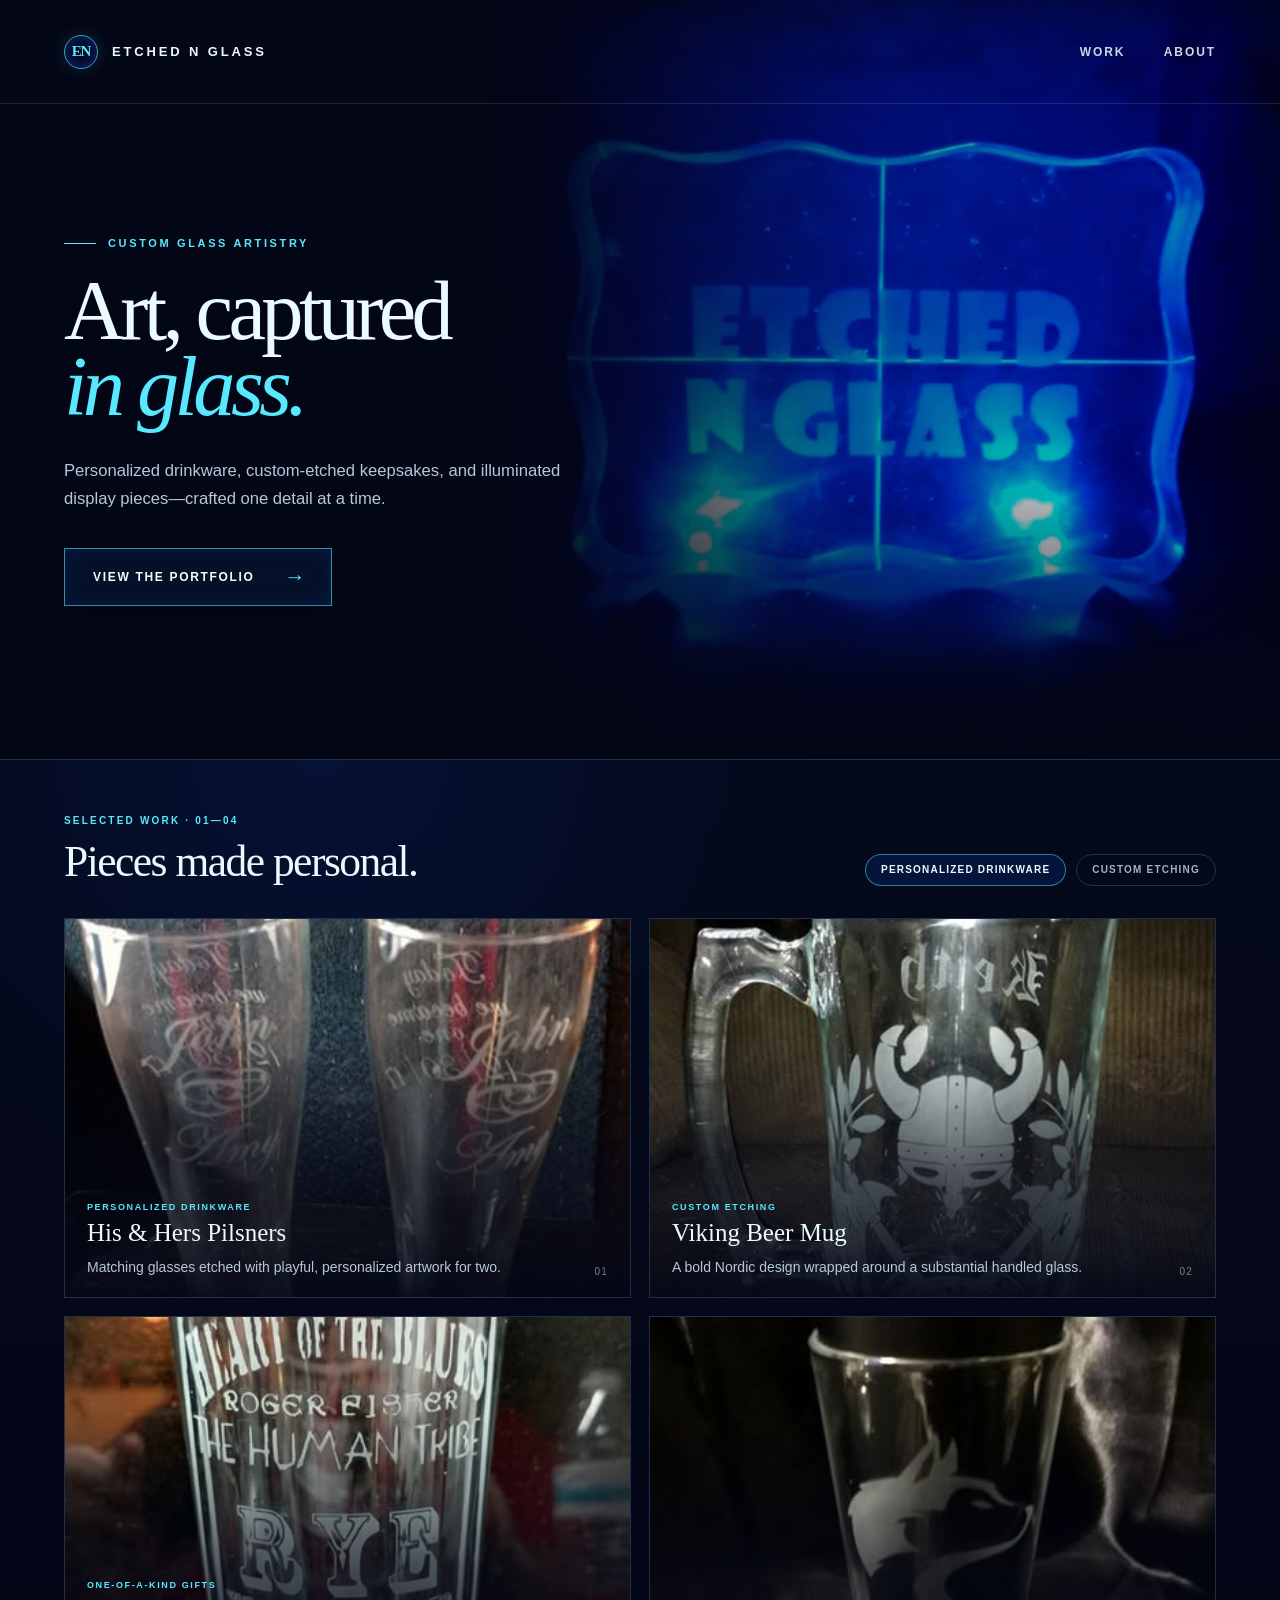
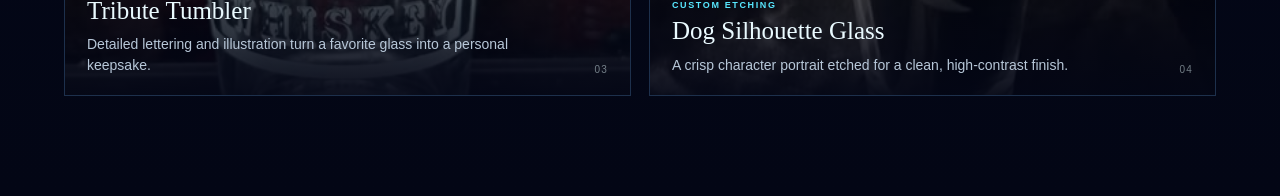
==== index.html @ 7a269a94 "Add about page" ====
<!doctype html>
<html lang="en">
<head>
  <meta charset="utf-8">
  <meta name="viewport" content="width=device-width, initial-scale=1">
  <meta name="description" content="Etched N Glass — personalized drinkware, custom etched keepsakes, and illuminated display pieces.">
  <title>Etched N Glass — Luminous Gallery</title>
  <link rel="stylesheet" href="assets/css/styles.css">
</head>
<body>
  <header class="site-header">
    <a class="brand" href="#top" aria-label="Etched N Glass home">
      <span class="brand-mark" aria-hidden="true">EN</span>
      <span>Etched N Glass</span>
    </a>
    <nav aria-label="Main navigation">
      <a href="#work">Work</a>
      <a href="about.html">About</a>
    </nav>
  </header>

  <main id="top">
    <section class="hero" aria-labelledby="hero-title">
      <div class="hero-copy">
        <p class="eyebrow">Custom glass artistry</p>
        <h1 id="hero-title">Art, captured <em>in glass.</em></h1>
        <p class="lede">Personalized drinkware, custom-etched keepsakes, and illuminated display pieces—crafted one detail at a time.</p>
        <a class="cta" href="#work">View the portfolio</a>
      </div>
      <div class="hero-visual" aria-hidden="true">
        <img src="assets/images/etched-glass-hero.jpg" alt="">
      </div>
    </section>

    <section class="gallery" id="work" aria-labelledby="work-heading">
      <div class="gallery-head">
        <div>
          <p class="section-kicker">Selected work · 01—04</p>
          <h2 id="work-heading">Pieces made personal.</h2>
        </div>
        <div class="filters" aria-label="Portfolio categories">
          <span class="filter active">Personalized Drinkware</span>
          <span class="filter">Custom Etching</span>
        </div>
      </div>

      <div class="grid">
        <article class="work">
          <img src="assets/images/personalized-pilsner-pair.jpg" alt="A matching pair of personalized etched pilsner glasses">
          <div class="work-copy"><div><small>Personalized Drinkware</small><h3>His &amp; Hers Pilsners</h3><p>Matching glasses etched with playful, personalized artwork for two.</p></div><span class="work-number">01</span></div>
        </article>
        <article class="work">
          <img src="assets/images/viking-beer-mug.jpg" alt="A glass beer mug etched with a Viking helmet and crossed axes">
          <div class="work-copy"><div><small>Custom Etching</small><h3>Viking Beer Mug</h3><p>A bold Nordic design wrapped around a substantial handled glass.</p></div><span class="work-number">02</span></div>
        </article>
        <article class="work">
          <img src="assets/images/custom-tribute-tumbler.jpg" alt="A custom tribute design etched onto a whiskey tumbler">
          <div class="work-copy"><div><small>One-of-a-Kind Gifts</small><h3>Tribute Tumbler</h3><p>Detailed lettering and illustration turn a favorite glass into a personal keepsake.</p></div><span class="work-number">03</span></div>
        </article>
        <article class="work">
          <img src="assets/images/dog-silhouette-glass.jpg" alt="A pint glass etched with a stylized dog silhouette">
          <div class="work-copy"><div><small>Custom Etching</small><h3>Dog Silhouette Glass</h3><p>A crisp character portrait etched for a clean, high-contrast finish.</p></div><span class="work-number">04</span></div>
        </article>
      </div>
    </section>
  </main>
</body>
</html>
---- assets/css/styles.css ----
:root {
      --ink: #030615;
      --navy: #07112c;
      --panel: #0a1838;
      --cobalt: #1558ff;
      --cyan: #58e8ff;
      --ice: #eafaff;
      --mist: #9db3ca;
      --line: rgba(148, 211, 255, .2);
      --serif: Georgia, "Times New Roman", serif;
      --sans: Inter, ui-sans-serif, -apple-system, BlinkMacSystemFont, "Segoe UI", sans-serif;
      --page: clamp(24px, 5vw, 80px);
    }

    * { box-sizing: border-box; }

    html {
      scroll-behavior: smooth;
      background: var(--ink);
    }

    body {
      margin: 0;
      color: var(--ice);
      background:
        radial-gradient(circle at 74% 28%, rgba(21, 88, 255, .16), transparent 32rem),
        var(--ink);
      font-family: var(--sans);
      -webkit-font-smoothing: antialiased;
    }

    a { color: inherit; }

    .site-header {
      position: absolute;
      z-index: 10;
      inset: 0 0 auto;
      height: 104px;
      display: flex;
      align-items: center;
      justify-content: space-between;
      padding: 0 var(--page);
      border-bottom: 1px solid rgba(214, 242, 255, .13);
    }

    .brand {
      display: inline-flex;
      align-items: center;
      gap: 14px;
      text-decoration: none;
      font-size: 13px;
      font-weight: 650;
      letter-spacing: .22em;
      text-transform: uppercase;
    }

    .brand-mark {
      width: 34px;
      aspect-ratio: 1;
      display: grid;
      place-items: center;
      border: 1px solid rgba(88, 232, 255, .68);
      border-radius: 50%;
      color: var(--cyan);
      box-shadow: inset 0 0 14px rgba(21, 88, 255, .45), 0 0 18px rgba(88, 232, 255, .16);
      font-family: var(--serif);
      font-size: 15px;
      letter-spacing: -.08em;
    }

    nav { display: flex; align-items: center; gap: clamp(24px, 3vw, 52px); }

    nav a {
      position: relative;
      padding: 10px 0;
      color: #cbd8e6;
      text-decoration: none;
      font-size: 12px;
      font-weight: 600;
      letter-spacing: .16em;
      text-transform: uppercase;
    }

    nav a::after {
      content: "";
      position: absolute;
      inset: auto 0 2px;
      height: 1px;
      background: var(--cyan);
      transform: scaleX(0);
      transform-origin: right;
      transition: transform .25s ease;
    }

    nav a:hover::after,
    nav a:focus-visible::after,
    nav a[aria-current="page"]::after { transform: scaleX(1); transform-origin: left; }

    .site-header--solid {
      position: relative;
      background: rgba(3, 6, 21, .88);
      backdrop-filter: blur(18px);
    }

    .hero {
      min-height: 760px;
      position: relative;
      isolation: isolate;
      display: grid;
      grid-template-columns: minmax(0, 1.02fr) minmax(440px, .98fr);
      overflow: hidden;
      border-bottom: 1px solid var(--line);
    }

    .hero::before {
      content: "";
      position: absolute;
      z-index: -1;
      inset: 0;
      background:
        linear-gradient(90deg, rgba(3, 6, 21, 1) 0%, rgba(3, 6, 21, .95) 38%, rgba(3, 6, 21, .32) 68%, rgba(3, 6, 21, .08) 100%),
        linear-gradient(0deg, rgba(3, 6, 21, .92) 0%, transparent 34%);
    }

    .hero-copy {
      z-index: 2;
      align-self: center;
      max-width: 820px;
      padding: 170px 4vw 86px var(--page);
    }

    .eyebrow {
      display: flex;
      align-items: center;
      gap: 12px;
      margin: 0 0 24px;
      color: var(--cyan);
      font-size: 11px;
      font-weight: 700;
      letter-spacing: .24em;
      text-transform: uppercase;
    }

    .eyebrow::before { content: ""; width: 32px; height: 1px; background: currentColor; }

    h1 {
      max-width: 690px;
      margin: 0;
      font-family: var(--serif);
      font-size: clamp(64px, 6.6vw, 108px);
      font-weight: 400;
      letter-spacing: -.055em;
      line-height: .9;
      text-wrap: balance;
    }

    h1 em { color: var(--cyan); font-weight: 400; }

    .lede {
      max-width: 590px;
      margin: 32px 0 36px;
      color: #b7c7d8;
      font-size: clamp(16px, 1.3vw, 20px);
      font-weight: 350;
      line-height: 1.65;
    }

    .cta {
      display: inline-flex;
      align-items: center;
      gap: 30px;
      min-height: 58px;
      padding: 0 24px 0 28px;
      border: 1px solid rgba(88, 232, 255, .58);
      background: rgba(8, 35, 75, .38);
      color: #f6fdff;
      text-decoration: none;
      font-size: 12px;
      font-weight: 700;
      letter-spacing: .14em;
      text-transform: uppercase;
      box-shadow: inset 0 0 20px rgba(21, 88, 255, .12), 0 8px 32px rgba(0, 0, 0, .25);
      transition: background .25s ease, box-shadow .25s ease, transform .25s ease;
    }

    .cta::after { content: "→"; color: var(--cyan); font-size: 21px; font-weight: 400; }
    .cta:hover { transform: translateY(-2px); background: rgba(21, 88, 255, .25); box-shadow: 0 0 30px rgba(88, 232, 255, .15); }

    .hero-visual {
      position: absolute;
      z-index: -2;
      inset: 0 0 0 38%;
      overflow: hidden;
    }

    .hero-visual img {
      width: 100%;
      height: 100%;
      object-fit: cover;
      object-position: 53% 50%;
      filter: saturate(1.12) contrast(1.08) brightness(.88);
    }

    .hero-visual::after {
      content: "";
      position: absolute;
      inset: 0;
      box-shadow: inset 0 -90px 100px rgba(3, 6, 21, .9), inset 50px 0 90px rgba(3, 6, 21, .8);
      background: radial-gradient(circle at 60% 60%, transparent 0 15%, rgba(3, 6, 21, .04) 48%, rgba(3, 6, 21, .34) 100%);
    }

    .gallery {
      position: relative;
      padding: 55px var(--page) 100px;
      background:
        radial-gradient(circle at 25% 0%, rgba(21, 88, 255, .11), transparent 30rem),
        linear-gradient(180deg, #04091b, #030615);
    }

    .gallery-head {
      display: grid;
      grid-template-columns: 1fr auto;
      align-items: end;
      gap: 40px;
      margin-bottom: 32px;
    }

    .section-kicker { margin: 0 0 10px; color: var(--cyan); font-size: 10px; font-weight: 700; letter-spacing: .22em; text-transform: uppercase; }

    h2 { margin: 0; font-family: var(--serif); font-size: clamp(34px, 3.4vw, 54px); font-weight: 400; letter-spacing: -.035em; }

    .filters { display: flex; flex-wrap: wrap; justify-content: flex-end; gap: 10px; }

    .filter {
      display: inline-flex;
      align-items: center;
      border: 1px solid var(--line);
      border-radius: 999px;
      padding: 10px 15px;
      color: #9fb4c8;
      background: transparent;
      font: 600 10px/1 var(--sans);
      letter-spacing: .12em;
      text-transform: uppercase;
    }

    .filter.active { border-color: rgba(88, 232, 255, .5); color: var(--ice); background: rgba(21, 88, 255, .14); }

    .grid { display: grid; grid-template-columns: repeat(2, 1fr); gap: 18px; }

    .work {
      min-height: 380px;
      position: relative;
      overflow: hidden;
      border: 1px solid rgba(148, 211, 255, .14);
      background-color: #09152f;
      isolation: isolate;
    }

    .work img {
      position: absolute;
      z-index: -2;
      inset: 0;
      width: 100%;
      height: 100%;
      object-fit: cover;
      object-position: center;
      transition: transform .5s cubic-bezier(.2,.7,.2,1), filter .5s ease;
    }

    .work::after { content: ""; position: absolute; z-index: -1; inset: 0; background: linear-gradient(0deg, rgba(3,6,21,.96) 0%, rgba(3,6,21,.62) 34%, transparent 74%); }
    .work:hover img { transform: scale(1.045); filter: brightness(1.1); }

    .work-copy { position: absolute; inset: auto 22px 20px; display: flex; justify-content: space-between; align-items: end; gap: 24px; }
    .work small { display: block; margin-bottom: 7px; color: var(--cyan); font-size: 9px; font-weight: 700; letter-spacing: .18em; text-transform: uppercase; }
    .work h3 { margin: 0; font: 400 25px/1.15 var(--serif); }
    .work p { max-width: 42rem; margin: 9px 0 0; color: #b7c7d8; font-size: 14px; line-height: 1.45; }
    .work-number { color: rgba(230,250,255,.48); font-size: 10px; letter-spacing: .12em; }

    .about-page {
      min-height: 100vh;
      background:
        radial-gradient(circle at 24% 36%, rgba(21, 88, 255, .22), transparent 28rem),
        radial-gradient(circle at 84% 72%, rgba(88, 232, 255, .08), transparent 24rem),
        var(--ink);
    }

    .about-main {
      min-height: calc(100vh - 104px);
      display: grid;
      place-items: center;
      padding: clamp(70px, 9vw, 130px) var(--page);
    }

    .about-intro {
      width: min(1160px, 100%);
      display: grid;
      grid-template-columns: minmax(280px, .78fr) minmax(0, 1.22fr);
      align-items: center;
      gap: clamp(48px, 8vw, 110px);
    }

    .about-portrait-wrap {
      position: relative;
      padding: 16px;
      border: 1px solid rgba(88, 232, 255, .3);
      background: rgba(8, 35, 75, .28);
      box-shadow: 0 30px 80px rgba(0, 0, 0, .36);
    }

    .about-portrait-wrap::before {
      content: "";
      position: absolute;
      inset: -12px 18px 18px -12px;
      z-index: -1;
      border: 1px solid rgba(88, 232, 255, .13);
    }

    .about-portrait {
      display: block;
      width: 100%;
      aspect-ratio: 1;
      object-fit: cover;
      filter: grayscale(.25) contrast(1.06);
    }

    .about-copy h1 {
      max-width: 720px;
      font-size: clamp(52px, 6.2vw, 92px);
    }

    .about-copy > p:not(.eyebrow) {
      max-width: 680px;
      color: #aebfd0;
      font-size: 16px;
      line-height: 1.75;
    }

    .about-copy .about-lede {
      margin-top: 30px;
      color: #d7e8f5;
      font-size: clamp(18px, 1.5vw, 22px);
    }

    .about-copy .cta { margin-top: 20px; }

    :focus-visible { outline: 2px solid var(--cyan); outline-offset: 4px; }

    @media (max-width: 900px) {
      .site-header { height: 84px; }
      .hero { min-height: 720px; grid-template-columns: 1fr; }
      .hero-copy { padding-top: 150px; }
      .hero-visual { inset: 0 0 0 14%; opacity: .74; }
      .hero::before { background: linear-gradient(90deg,rgba(3,6,21,.98),rgba(3,6,21,.5)),linear-gradient(0deg,rgba(3,6,21,.95),transparent 45%); }
      .gallery-head { grid-template-columns: 1fr; }
      .filters { justify-content: flex-start; }
      .work { min-height: 330px; }
      .about-main { min-height: auto; }
      .about-intro { grid-template-columns: minmax(230px, .7fr) minmax(0, 1.3fr); gap: 44px; }
    }

    @media (max-width: 620px) {
      .site-header { align-items: flex-start; height: auto; padding-top: 22px; }
      .brand span:last-child { display: none; }
      nav { gap: 16px; }
      nav a { font-size: 10px; }
      .hero { min-height: 680px; }
      .hero-copy { padding-top: 142px; padding-bottom: 60px; }
      h1 { font-size: clamp(54px,17vw,76px); }
      .lede { margin: 24px 0 30px; }
      .gallery { padding-top: 45px; }
      .grid { grid-template-columns: 1fr; }
      .work { min-height: 240px; }
      .site-header--solid { align-items: center; padding-bottom: 22px; }
      .about-main { padding-top: 64px; }
      .about-intro { grid-template-columns: 1fr; gap: 46px; }
      .about-portrait-wrap { width: min(360px, 100%); }
      .about-copy h1 { font-size: clamp(48px, 15vw, 70px); }
    }

    @media (prefers-reduced-motion: reduce) {
      html { scroll-behavior: auto; }
      *, *::before, *::after { transition-duration: .01ms !important; }
    }
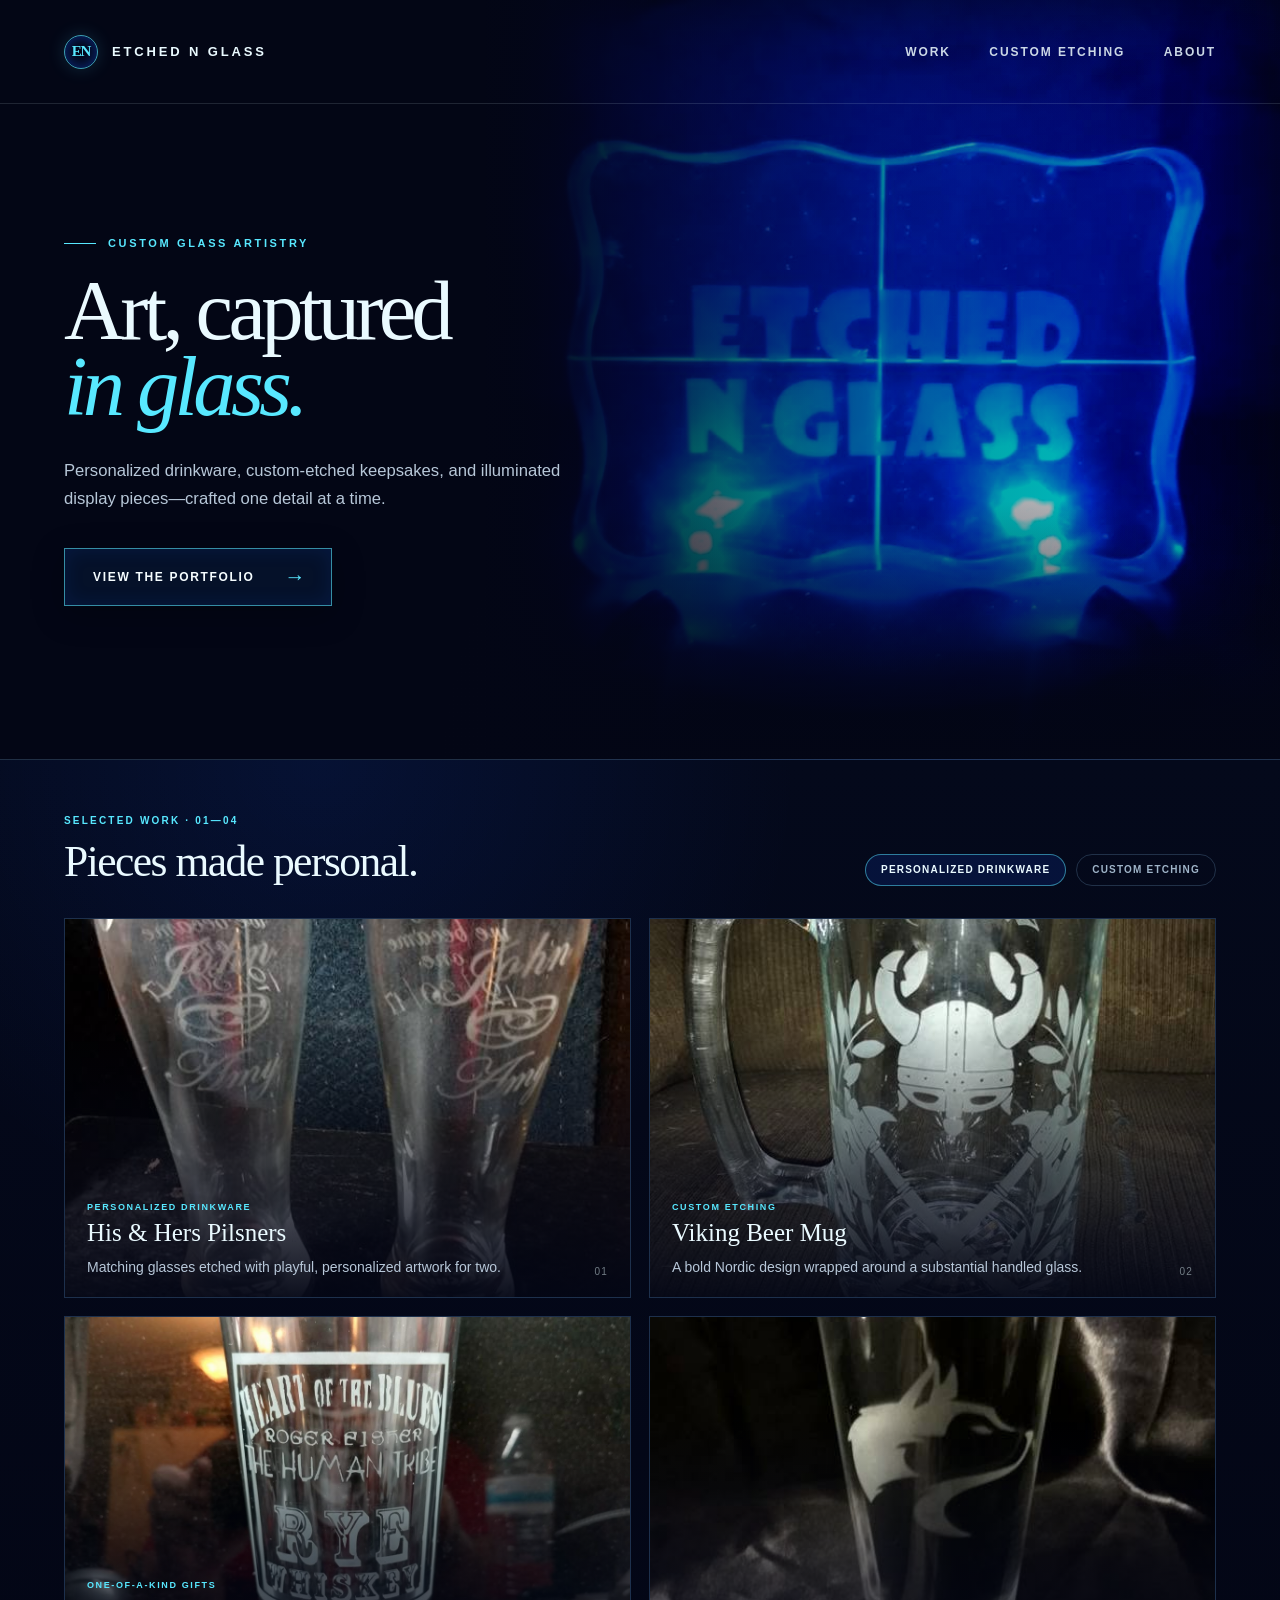
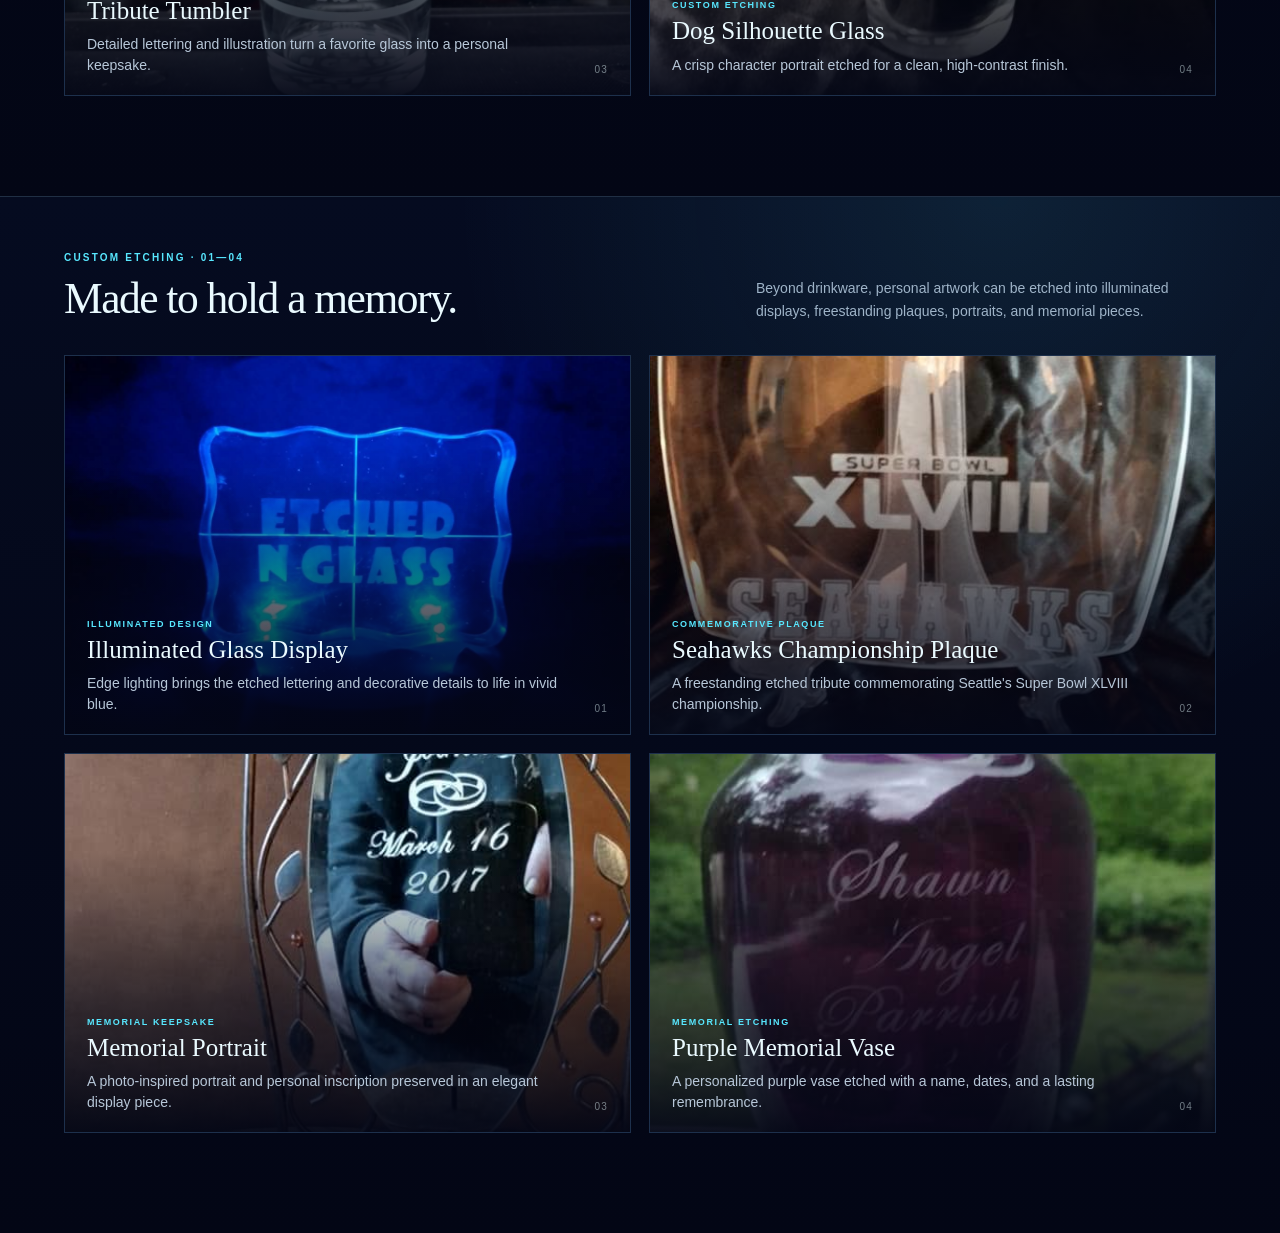
==== commit a56ce9e9: "Add custom etching section" ====
--- a/index.html
+++ b/index.html
@@ -6,6 +6,7 @@
   <meta name="description" content="Etched N Glass — personalized drinkware, custom etched keepsakes, and illuminated display pieces.">
   <title>Etched N Glass — Luminous Gallery</title>
   <link rel="stylesheet" href="assets/css/styles.css">
+  <script src="assets/js/lightbox.js" defer></script>
 </head>
 <body>
   <header class="site-header">
@@ -15,6 +16,7 @@
     </a>
     <nav aria-label="Main navigation">
       <a href="#work">Work</a>
+      <a href="#custom-etching">Custom Etching</a>
       <a href="about.html">About</a>
     </nav>
   </header>
@@ -45,24 +47,65 @@
       </div>
 
       <div class="grid">
-        <article class="work">
+        <button class="work" type="button" data-lightbox-item aria-label="View full image of His and Hers Pilsners">
           <img src="assets/images/personalized-pilsner-pair.jpg" alt="A matching pair of personalized etched pilsner glasses">
-          <div class="work-copy"><div><small>Personalized Drinkware</small><h3>His &amp; Hers Pilsners</h3><p>Matching glasses etched with playful, personalized artwork for two.</p></div><span class="work-number">01</span></div>
-        </article>
-        <article class="work">
+          <span class="work-copy"><span><small>Personalized Drinkware</small><span class="work-title">His &amp; Hers Pilsners</span><span class="work-description">Matching glasses etched with playful, personalized artwork for two.</span></span><span class="work-number">01</span></span>
+        </button>
+        <button class="work" type="button" data-lightbox-item aria-label="View full image of the Viking Beer Mug">
           <img src="assets/images/viking-beer-mug.jpg" alt="A glass beer mug etched with a Viking helmet and crossed axes">
-          <div class="work-copy"><div><small>Custom Etching</small><h3>Viking Beer Mug</h3><p>A bold Nordic design wrapped around a substantial handled glass.</p></div><span class="work-number">02</span></div>
-        </article>
-        <article class="work">
+          <span class="work-copy"><span><small>Custom Etching</small><span class="work-title">Viking Beer Mug</span><span class="work-description">A bold Nordic design wrapped around a substantial handled glass.</span></span><span class="work-number">02</span></span>
+        </button>
+        <button class="work" type="button" data-lightbox-item aria-label="View full image of the Tribute Tumbler">
           <img src="assets/images/custom-tribute-tumbler.jpg" alt="A custom tribute design etched onto a whiskey tumbler">
-          <div class="work-copy"><div><small>One-of-a-Kind Gifts</small><h3>Tribute Tumbler</h3><p>Detailed lettering and illustration turn a favorite glass into a personal keepsake.</p></div><span class="work-number">03</span></div>
-        </article>
-        <article class="work">
+          <span class="work-copy"><span><small>One-of-a-Kind Gifts</small><span class="work-title">Tribute Tumbler</span><span class="work-description">Detailed lettering and illustration turn a favorite glass into a personal keepsake.</span></span><span class="work-number">03</span></span>
+        </button>
+        <button class="work" type="button" data-lightbox-item aria-label="View full image of the Dog Silhouette Glass">
           <img src="assets/images/dog-silhouette-glass.jpg" alt="A pint glass etched with a stylized dog silhouette">
-          <div class="work-copy"><div><small>Custom Etching</small><h3>Dog Silhouette Glass</h3><p>A crisp character portrait etched for a clean, high-contrast finish.</p></div><span class="work-number">04</span></div>
-        </article>
+          <span class="work-copy"><span><small>Custom Etching</small><span class="work-title">Dog Silhouette Glass</span><span class="work-description">A crisp character portrait etched for a clean, high-contrast finish.</span></span><span class="work-number">04</span></span>
+        </button>
+      </div>
+    </section>
+
+    <section class="gallery custom-gallery" id="custom-etching" aria-labelledby="custom-etching-heading">
+      <div class="gallery-head">
+        <div>
+          <p class="section-kicker">Custom etching · 01—04</p>
+          <h2 id="custom-etching-heading">Made to hold a memory.</h2>
+        </div>
+        <p class="section-intro">Beyond drinkware, personal artwork can be etched into illuminated displays, freestanding plaques, portraits, and memorial pieces.</p>
+      </div>
+
+      <div class="grid">
+        <button class="work" type="button" data-lightbox-item aria-label="View full image of the Illuminated Glass Display">
+          <img src="assets/images/illuminated-glass-display.jpg" alt="Blue illuminated etched glass display reading Etched N Glass">
+          <span class="work-copy"><span><small>Illuminated Design</small><span class="work-title">Illuminated Glass Display</span><span class="work-description">Edge lighting brings the etched lettering and decorative details to life in vivid blue.</span></span><span class="work-number">01</span></span>
+        </button>
+        <button class="work" type="button" data-lightbox-item aria-label="View full image of the Seahawks Championship Plaque">
+          <img src="assets/images/seahawks-glass-plaque.jpg" alt="Freestanding etched Seahawks Super Bowl XLVIII championship plaque">
+          <span class="work-copy"><span><small>Commemorative Plaque</small><span class="work-title">Seahawks Championship Plaque</span><span class="work-description">A freestanding etched tribute commemorating Seattle's Super Bowl XLVIII championship.</span></span><span class="work-number">02</span></span>
+        </button>
+        <button class="work" type="button" data-lightbox-item aria-label="View full image of the Memorial Portrait">
+          <img src="assets/images/memorial-portrait-plaque.jpg" alt="Portrait and memorial inscription etched into an oval glass keepsake">
+          <span class="work-copy"><span><small>Memorial Keepsake</small><span class="work-title">Memorial Portrait</span><span class="work-description">A photo-inspired portrait and personal inscription preserved in an elegant display piece.</span></span><span class="work-number">03</span></span>
+        </button>
+        <button class="work" type="button" data-lightbox-item aria-label="View full image of the Purple Memorial Vase">
+          <img src="assets/images/purple-memorial-vase.jpg" alt="Purple memorial vase personalized with an etched name and inscription">
+          <span class="work-copy"><span><small>Memorial Etching</small><span class="work-title">Purple Memorial Vase</span><span class="work-description">A personalized purple vase etched with a name, dates, and a lasting remembrance.</span></span><span class="work-number">04</span></span>
+        </button>
       </div>
     </section>
   </main>
+
+  <dialog class="lightbox" aria-label="Gallery image viewer">
+    <div class="lightbox-panel">
+      <button class="lightbox-close" type="button" aria-label="Close image viewer">×</button>
+      <button class="lightbox-nav lightbox-prev" type="button" aria-label="View previous image">‹</button>
+      <figure>
+        <img class="lightbox-image" src="" alt="">
+        <figcaption class="lightbox-caption"></figcaption>
+      </figure>
+      <button class="lightbox-nav lightbox-next" type="button" aria-label="View next image">›</button>
+    </div>
+  </dialog>
 </body>
 </html>
--- a/assets/css/styles.css
+++ b/assets/css/styles.css
@@ -217,6 +217,13 @@
         linear-gradient(180deg, #04091b, #030615);
     }
 
+    .custom-gallery {
+      border-top: 1px solid var(--line);
+      background:
+        radial-gradient(circle at 78% 0%, rgba(88, 232, 255, .1), transparent 34rem),
+        linear-gradient(180deg, #050b20, #030615);
+    }
+
     .gallery-head {
       display: grid;
       grid-template-columns: 1fr auto;
@@ -226,6 +233,14 @@
     }
 
     .section-kicker { margin: 0 0 10px; color: var(--cyan); font-size: 10px; font-weight: 700; letter-spacing: .22em; text-transform: uppercase; }
+
+    .section-intro {
+      max-width: 460px;
+      margin: 0;
+      color: #9fb4c8;
+      font-size: 14px;
+      line-height: 1.65;
+    }
 
     h2 { margin: 0; font-family: var(--serif); font-size: clamp(34px, 3.4vw, 54px); font-weight: 400; letter-spacing: -.035em; }
 
@@ -254,6 +269,10 @@
       overflow: hidden;
       border: 1px solid rgba(148, 211, 255, .14);
       background-color: #09152f;
+      color: var(--ice);
+      font: inherit;
+      text-align: left;
+      cursor: zoom-in;
       isolation: isolate;
     }
 
@@ -270,12 +289,91 @@
 
     .work::after { content: ""; position: absolute; z-index: -1; inset: 0; background: linear-gradient(0deg, rgba(3,6,21,.96) 0%, rgba(3,6,21,.62) 34%, transparent 74%); }
     .work:hover img { transform: scale(1.045); filter: brightness(1.1); }
+    .work:focus-visible { outline-offset: 5px; }
 
     .work-copy { position: absolute; inset: auto 22px 20px; display: flex; justify-content: space-between; align-items: end; gap: 24px; }
     .work small { display: block; margin-bottom: 7px; color: var(--cyan); font-size: 9px; font-weight: 700; letter-spacing: .18em; text-transform: uppercase; }
-    .work h3 { margin: 0; font: 400 25px/1.15 var(--serif); }
-    .work p { max-width: 42rem; margin: 9px 0 0; color: #b7c7d8; font-size: 14px; line-height: 1.45; }
+    .work-title { display: block; font: 400 25px/1.15 var(--serif); }
+    .work-description { display: block; max-width: 42rem; margin-top: 9px; color: #b7c7d8; font-size: 14px; line-height: 1.45; }
     .work-number { color: rgba(230,250,255,.48); font-size: 10px; letter-spacing: .12em; }
+
+    .lightbox {
+      width: 100%;
+      max-width: none;
+      height: 100%;
+      max-height: none;
+      margin: 0;
+      padding: 0;
+      border: 0;
+      background: transparent;
+      color: var(--ice);
+    }
+
+    .lightbox::backdrop { background: rgba(1, 3, 12, .94); backdrop-filter: blur(12px); }
+
+    .lightbox-panel {
+      position: relative;
+      width: 100%;
+      height: 100%;
+      display: grid;
+      grid-template-columns: 72px minmax(0, 1fr) 72px;
+      align-items: center;
+      padding: clamp(20px, 4vw, 56px);
+    }
+
+    .lightbox figure {
+      min-width: 0;
+      height: 100%;
+      margin: 0;
+      display: grid;
+      grid-template-rows: minmax(0, 1fr) auto;
+      place-items: center;
+      gap: 18px;
+    }
+
+    .lightbox-image {
+      display: block;
+      max-width: 100%;
+      max-height: 100%;
+      object-fit: contain;
+      box-shadow: 0 28px 90px rgba(0, 0, 0, .56);
+    }
+
+    .lightbox-caption {
+      color: #d7e8f5;
+      font-family: var(--serif);
+      font-size: clamp(18px, 2vw, 26px);
+      text-align: center;
+    }
+
+    .lightbox-close,
+    .lightbox-nav {
+      border: 1px solid rgba(148, 211, 255, .28);
+      background: rgba(8, 35, 75, .32);
+      color: var(--ice);
+      cursor: pointer;
+      transition: border-color .2s ease, background .2s ease;
+    }
+
+    .lightbox-close:hover,
+    .lightbox-nav:hover { border-color: var(--cyan); background: rgba(21, 88, 255, .26); }
+
+    .lightbox-close {
+      position: absolute;
+      z-index: 2;
+      top: clamp(18px, 3vw, 38px);
+      right: clamp(18px, 3vw, 38px);
+      width: 48px;
+      height: 48px;
+      font: 300 34px/1 var(--sans);
+    }
+
+    .lightbox-nav {
+      width: 52px;
+      height: 70px;
+      justify-self: center;
+      font: 300 44px/1 var(--serif);
+    }
 
     .about-page {
       min-height: 100vh;
@@ -376,6 +474,9 @@
       .about-intro { grid-template-columns: 1fr; gap: 46px; }
       .about-portrait-wrap { width: min(360px, 100%); }
       .about-copy h1 { font-size: clamp(48px, 15vw, 70px); }
+      .lightbox-panel { grid-template-columns: 48px minmax(0, 1fr) 48px; padding: 72px 8px 24px; }
+      .lightbox-nav { width: 42px; height: 58px; }
+      .lightbox-close { width: 44px; height: 44px; }
     }
 
     @media (prefers-reduced-motion: reduce) {
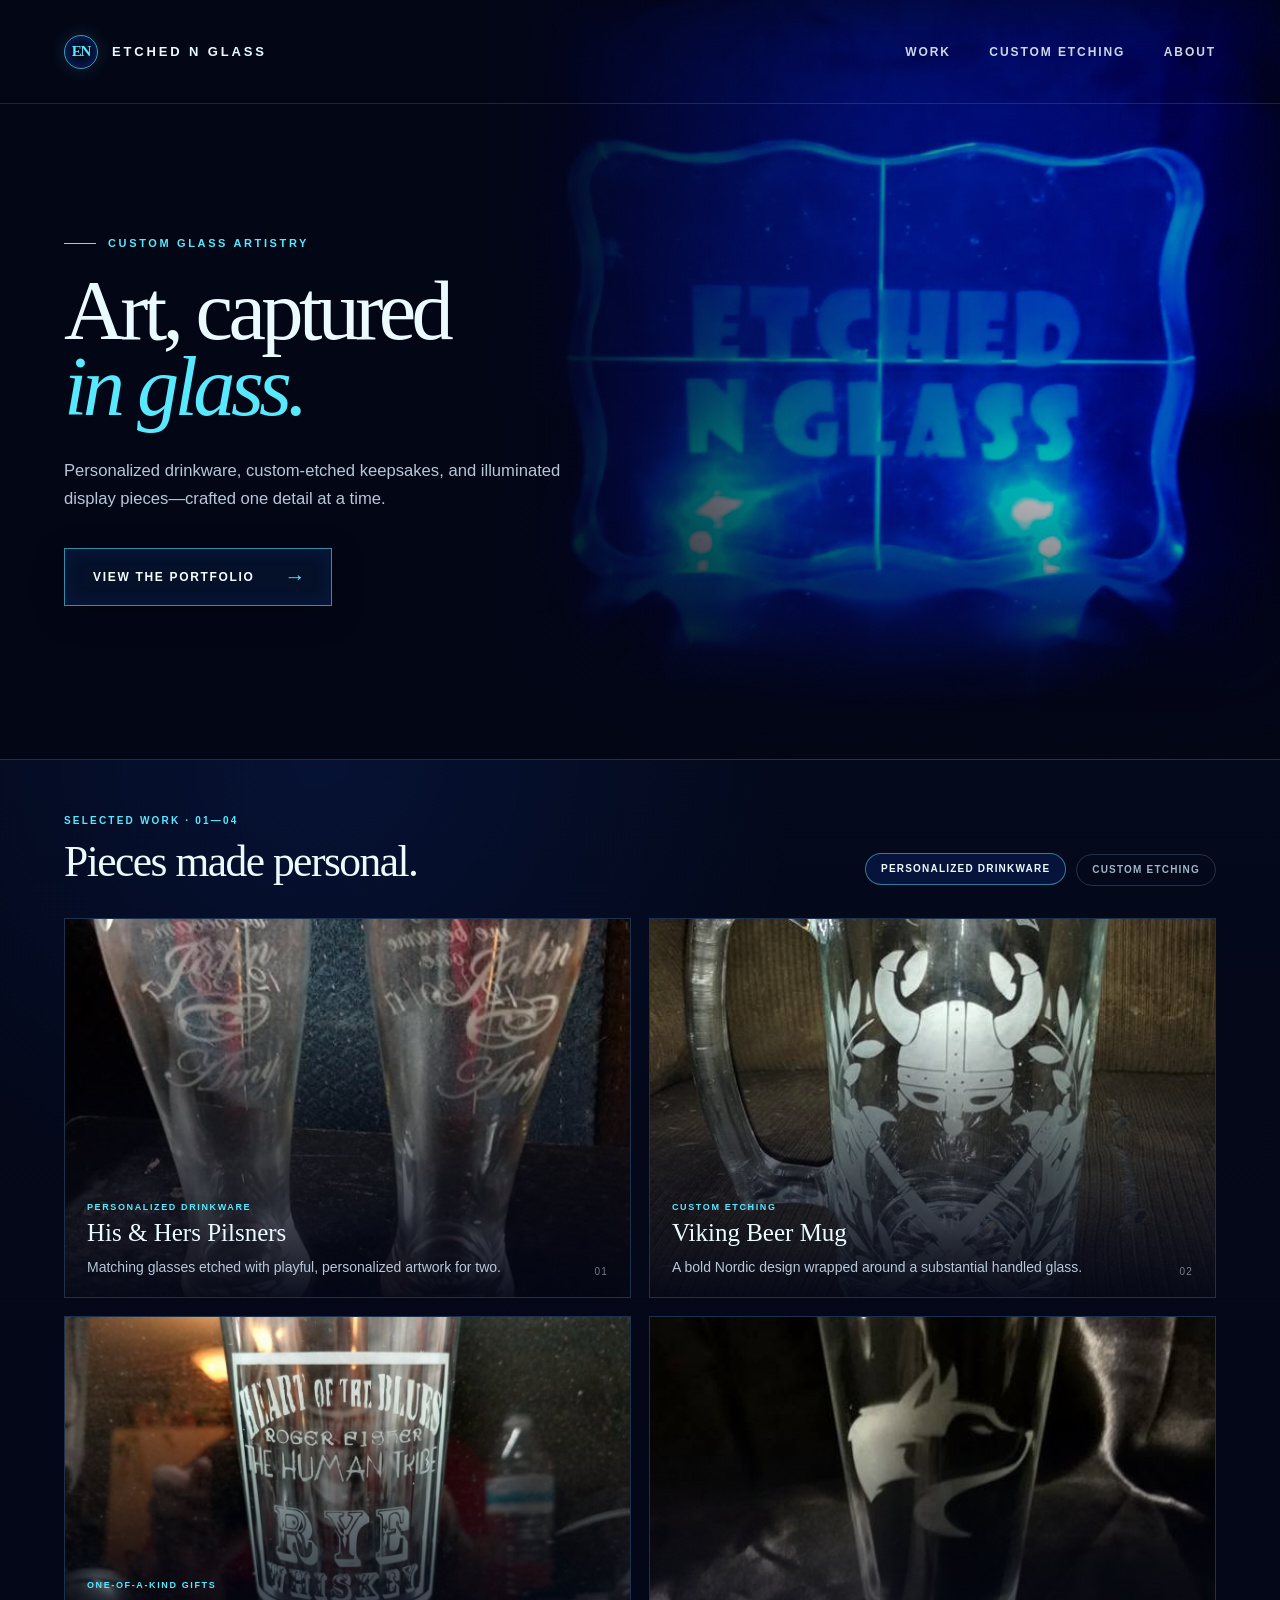
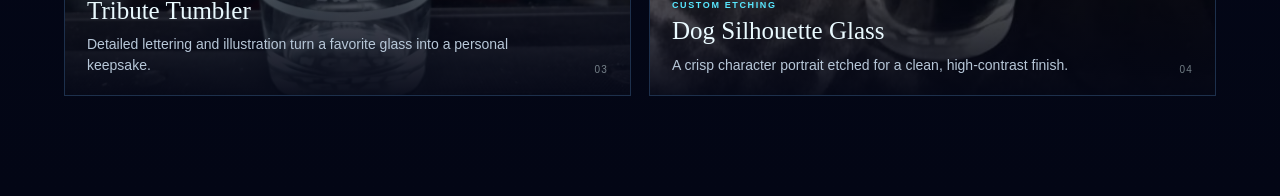
==== commit a87139e8: "Cross-fade galleries instead of stacking" ====
--- a/index.html
+++ b/index.html
@@ -16,7 +16,7 @@
     </a>
     <nav aria-label="Main navigation">
       <a href="#work">Work</a>
-      <a href="#custom-etching">Custom Etching</a>
+      <a href="#work" data-gallery-link="custom-etching">Custom Etching</a>
       <a href="about.html">About</a>
     </nav>
   </header>
@@ -40,58 +40,51 @@
           <p class="section-kicker">Selected work · 01—04</p>
           <h2 id="work-heading">Pieces made personal.</h2>
         </div>
-        <div class="filters" aria-label="Portfolio categories">
-          <span class="filter active">Personalized Drinkware</span>
-          <span class="filter">Custom Etching</span>
+        <div class="filters" role="tablist" aria-label="Portfolio categories">
+          <button class="filter active" id="drinkware-tab" type="button" role="tab" aria-selected="true" aria-controls="drinkware-panel" data-gallery-tab="drinkware">Personalized Drinkware</button>
+          <button class="filter" id="custom-etching-tab" type="button" role="tab" aria-selected="false" aria-controls="custom-etching-panel" data-gallery-tab="custom-etching" tabindex="-1">Custom Etching</button>
         </div>
       </div>
 
-      <div class="grid">
-        <button class="work" type="button" data-lightbox-item aria-label="View full image of His and Hers Pilsners">
-          <img src="assets/images/personalized-pilsner-pair.jpg" alt="A matching pair of personalized etched pilsner glasses">
-          <span class="work-copy"><span><small>Personalized Drinkware</small><span class="work-title">His &amp; Hers Pilsners</span><span class="work-description">Matching glasses etched with playful, personalized artwork for two.</span></span><span class="work-number">01</span></span>
-        </button>
-        <button class="work" type="button" data-lightbox-item aria-label="View full image of the Viking Beer Mug">
-          <img src="assets/images/viking-beer-mug.jpg" alt="A glass beer mug etched with a Viking helmet and crossed axes">
-          <span class="work-copy"><span><small>Custom Etching</small><span class="work-title">Viking Beer Mug</span><span class="work-description">A bold Nordic design wrapped around a substantial handled glass.</span></span><span class="work-number">02</span></span>
-        </button>
-        <button class="work" type="button" data-lightbox-item aria-label="View full image of the Tribute Tumbler">
-          <img src="assets/images/custom-tribute-tumbler.jpg" alt="A custom tribute design etched onto a whiskey tumbler">
-          <span class="work-copy"><span><small>One-of-a-Kind Gifts</small><span class="work-title">Tribute Tumbler</span><span class="work-description">Detailed lettering and illustration turn a favorite glass into a personal keepsake.</span></span><span class="work-number">03</span></span>
-        </button>
-        <button class="work" type="button" data-lightbox-item aria-label="View full image of the Dog Silhouette Glass">
-          <img src="assets/images/dog-silhouette-glass.jpg" alt="A pint glass etched with a stylized dog silhouette">
-          <span class="work-copy"><span><small>Custom Etching</small><span class="work-title">Dog Silhouette Glass</span><span class="work-description">A crisp character portrait etched for a clean, high-contrast finish.</span></span><span class="work-number">04</span></span>
-        </button>
+      <div class="gallery-panel is-active" id="drinkware-panel" role="tabpanel" aria-labelledby="drinkware-tab" data-gallery-panel="drinkware">
+        <div class="grid">
+          <button class="work" type="button" data-lightbox-item aria-label="View full image of His and Hers Pilsners">
+            <img src="assets/images/personalized-pilsner-pair.jpg" alt="A matching pair of personalized etched pilsner glasses">
+            <span class="work-copy"><span><small>Personalized Drinkware</small><span class="work-title">His &amp; Hers Pilsners</span><span class="work-description">Matching glasses etched with playful, personalized artwork for two.</span></span><span class="work-number">01</span></span>
+          </button>
+          <button class="work" type="button" data-lightbox-item aria-label="View full image of the Viking Beer Mug">
+            <img src="assets/images/viking-beer-mug.jpg" alt="A glass beer mug etched with a Viking helmet and crossed axes">
+            <span class="work-copy"><span><small>Custom Etching</small><span class="work-title">Viking Beer Mug</span><span class="work-description">A bold Nordic design wrapped around a substantial handled glass.</span></span><span class="work-number">02</span></span>
+          </button>
+          <button class="work" type="button" data-lightbox-item aria-label="View full image of the Tribute Tumbler">
+            <img src="assets/images/custom-tribute-tumbler.jpg" alt="A custom tribute design etched onto a whiskey tumbler">
+            <span class="work-copy"><span><small>One-of-a-Kind Gifts</small><span class="work-title">Tribute Tumbler</span><span class="work-description">Detailed lettering and illustration turn a favorite glass into a personal keepsake.</span></span><span class="work-number">03</span></span>
+          </button>
+          <button class="work" type="button" data-lightbox-item aria-label="View full image of the Dog Silhouette Glass">
+            <img src="assets/images/dog-silhouette-glass.jpg" alt="A pint glass etched with a stylized dog silhouette">
+            <span class="work-copy"><span><small>Custom Etching</small><span class="work-title">Dog Silhouette Glass</span><span class="work-description">A crisp character portrait etched for a clean, high-contrast finish.</span></span><span class="work-number">04</span></span>
+          </button>
+        </div>
       </div>
-    </section>
-
-    <section class="gallery custom-gallery" id="custom-etching" aria-labelledby="custom-etching-heading">
-      <div class="gallery-head">
-        <div>
-          <p class="section-kicker">Custom etching · 01—04</p>
-          <h2 id="custom-etching-heading">Made to hold a memory.</h2>
+      <div class="gallery-panel" id="custom-etching-panel" role="tabpanel" aria-labelledby="custom-etching-tab" data-gallery-panel="custom-etching" hidden>
+        <div class="grid">
+          <button class="work" type="button" data-lightbox-item aria-label="View full image of the Illuminated Glass Display">
+            <img src="assets/images/illuminated-glass-display.jpg" alt="Blue illuminated etched glass display reading Etched N Glass">
+            <span class="work-copy"><span><small>Illuminated Design</small><span class="work-title">Illuminated Glass Display</span><span class="work-description">Edge lighting brings the etched lettering and decorative details to life in vivid blue.</span></span><span class="work-number">01</span></span>
+          </button>
+          <button class="work" type="button" data-lightbox-item aria-label="View full image of the Seahawks Championship Plaque">
+            <img src="assets/images/seahawks-glass-plaque.jpg" alt="Freestanding etched Seahawks Super Bowl XLVIII championship plaque">
+            <span class="work-copy"><span><small>Commemorative Plaque</small><span class="work-title">Seahawks Championship Plaque</span><span class="work-description">A freestanding etched tribute commemorating Seattle's Super Bowl XLVIII championship.</span></span><span class="work-number">02</span></span>
+          </button>
+          <button class="work" type="button" data-lightbox-item aria-label="View full image of the Memorial Portrait">
+            <img src="assets/images/memorial-portrait-plaque.jpg" alt="Portrait and memorial inscription etched into an oval glass keepsake">
+            <span class="work-copy"><span><small>Memorial Keepsake</small><span class="work-title">Memorial Portrait</span><span class="work-description">A photo-inspired portrait and personal inscription preserved in an elegant display piece.</span></span><span class="work-number">03</span></span>
+          </button>
+          <button class="work" type="button" data-lightbox-item aria-label="View full image of the Purple Memorial Vase">
+            <img src="assets/images/purple-memorial-vase.jpg" alt="Purple memorial vase personalized with an etched name and inscription">
+            <span class="work-copy"><span><small>Memorial Etching</small><span class="work-title">Purple Memorial Vase</span><span class="work-description">A personalized purple vase etched with a name, dates, and a lasting remembrance.</span></span><span class="work-number">04</span></span>
+          </button>
         </div>
-        <p class="section-intro">Beyond drinkware, personal artwork can be etched into illuminated displays, freestanding plaques, portraits, and memorial pieces.</p>
-      </div>
-
-      <div class="grid">
-        <button class="work" type="button" data-lightbox-item aria-label="View full image of the Illuminated Glass Display">
-          <img src="assets/images/illuminated-glass-display.jpg" alt="Blue illuminated etched glass display reading Etched N Glass">
-          <span class="work-copy"><span><small>Illuminated Design</small><span class="work-title">Illuminated Glass Display</span><span class="work-description">Edge lighting brings the etched lettering and decorative details to life in vivid blue.</span></span><span class="work-number">01</span></span>
-        </button>
-        <button class="work" type="button" data-lightbox-item aria-label="View full image of the Seahawks Championship Plaque">
-          <img src="assets/images/seahawks-glass-plaque.jpg" alt="Freestanding etched Seahawks Super Bowl XLVIII championship plaque">
-          <span class="work-copy"><span><small>Commemorative Plaque</small><span class="work-title">Seahawks Championship Plaque</span><span class="work-description">A freestanding etched tribute commemorating Seattle's Super Bowl XLVIII championship.</span></span><span class="work-number">02</span></span>
-        </button>
-        <button class="work" type="button" data-lightbox-item aria-label="View full image of the Memorial Portrait">
-          <img src="assets/images/memorial-portrait-plaque.jpg" alt="Portrait and memorial inscription etched into an oval glass keepsake">
-          <span class="work-copy"><span><small>Memorial Keepsake</small><span class="work-title">Memorial Portrait</span><span class="work-description">A photo-inspired portrait and personal inscription preserved in an elegant display piece.</span></span><span class="work-number">03</span></span>
-        </button>
-        <button class="work" type="button" data-lightbox-item aria-label="View full image of the Purple Memorial Vase">
-          <img src="assets/images/purple-memorial-vase.jpg" alt="Purple memorial vase personalized with an etched name and inscription">
-          <span class="work-copy"><span><small>Memorial Etching</small><span class="work-title">Purple Memorial Vase</span><span class="work-description">A personalized purple vase etched with a name, dates, and a lasting remembrance.</span></span><span class="work-number">04</span></span>
-        </button>
       </div>
     </section>
   </main>
--- a/assets/css/styles.css
+++ b/assets/css/styles.css
@@ -217,13 +217,6 @@
         linear-gradient(180deg, #04091b, #030615);
     }
 
-    .custom-gallery {
-      border-top: 1px solid var(--line);
-      background:
-        radial-gradient(circle at 78% 0%, rgba(88, 232, 255, .1), transparent 34rem),
-        linear-gradient(180deg, #050b20, #030615);
-    }
-
     .gallery-head {
       display: grid;
       grid-template-columns: 1fr auto;
@@ -233,14 +226,6 @@
     }
 
     .section-kicker { margin: 0 0 10px; color: var(--cyan); font-size: 10px; font-weight: 700; letter-spacing: .22em; text-transform: uppercase; }
-
-    .section-intro {
-      max-width: 460px;
-      margin: 0;
-      color: #9fb4c8;
-      font-size: 14px;
-      line-height: 1.65;
-    }
 
     h2 { margin: 0; font-family: var(--serif); font-size: clamp(34px, 3.4vw, 54px); font-weight: 400; letter-spacing: -.035em; }
 
@@ -257,9 +242,22 @@
       font: 600 10px/1 var(--sans);
       letter-spacing: .12em;
       text-transform: uppercase;
-    }
-
-    .filter.active { border-color: rgba(88, 232, 255, .5); color: var(--ice); background: rgba(21, 88, 255, .14); }
+      cursor: pointer;
+      transition: color .2s ease, border-color .2s ease, background .2s ease, transform .2s ease;
+    }
+
+    .filter:hover { color: var(--ice); border-color: rgba(88, 232, 255, .36); }
+    .filter:focus-visible { outline: 2px solid var(--cyan); outline-offset: 3px; }
+    .filter.active { border-color: rgba(88, 232, 255, .5); color: var(--ice); background: rgba(21, 88, 255, .14); transform: translateY(-1px); }
+
+    .gallery-panel {
+      opacity: 0;
+      transform: translateY(14px);
+      transition: opacity .24s ease, transform .24s ease;
+    }
+
+    .gallery-panel.is-active { opacity: 1; transform: translateY(0); }
+    .gallery-panel[hidden] { display: none; }
 
     .grid { display: grid; grid-template-columns: repeat(2, 1fr); gap: 18px; }
 
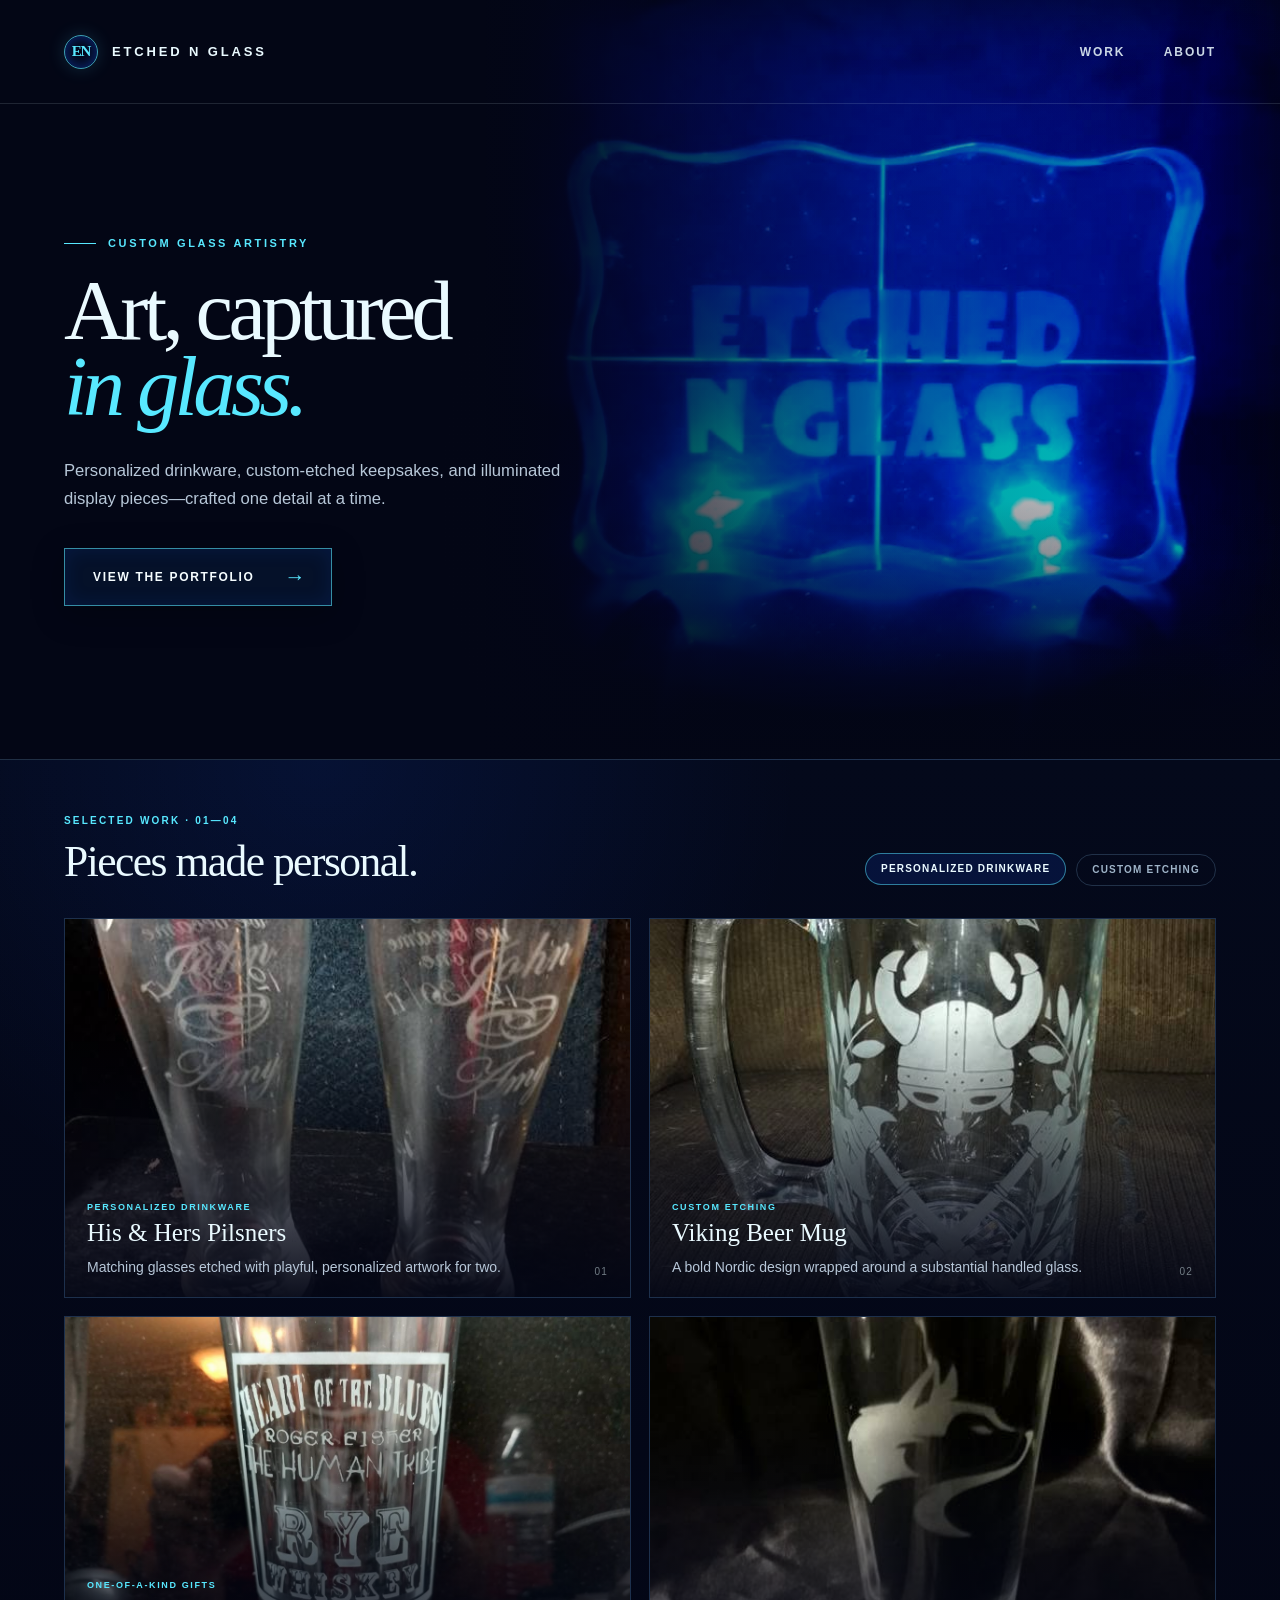
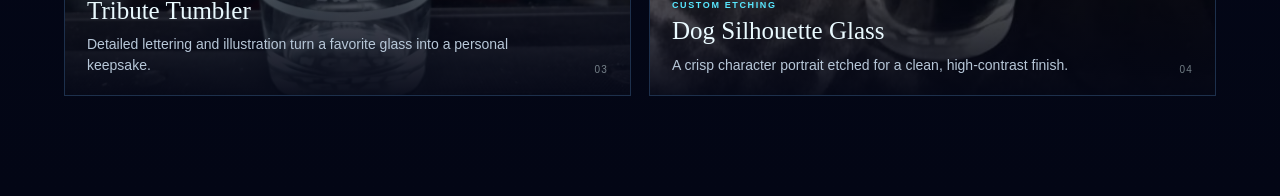
==== commit baf95357: "Remove extraneous link" ====
--- a/index.html
+++ b/index.html
@@ -16,7 +16,6 @@
     </a>
     <nav aria-label="Main navigation">
       <a href="#work">Work</a>
-      <a href="#work" data-gallery-link="custom-etching">Custom Etching</a>
       <a href="about.html">About</a>
     </nav>
   </header>
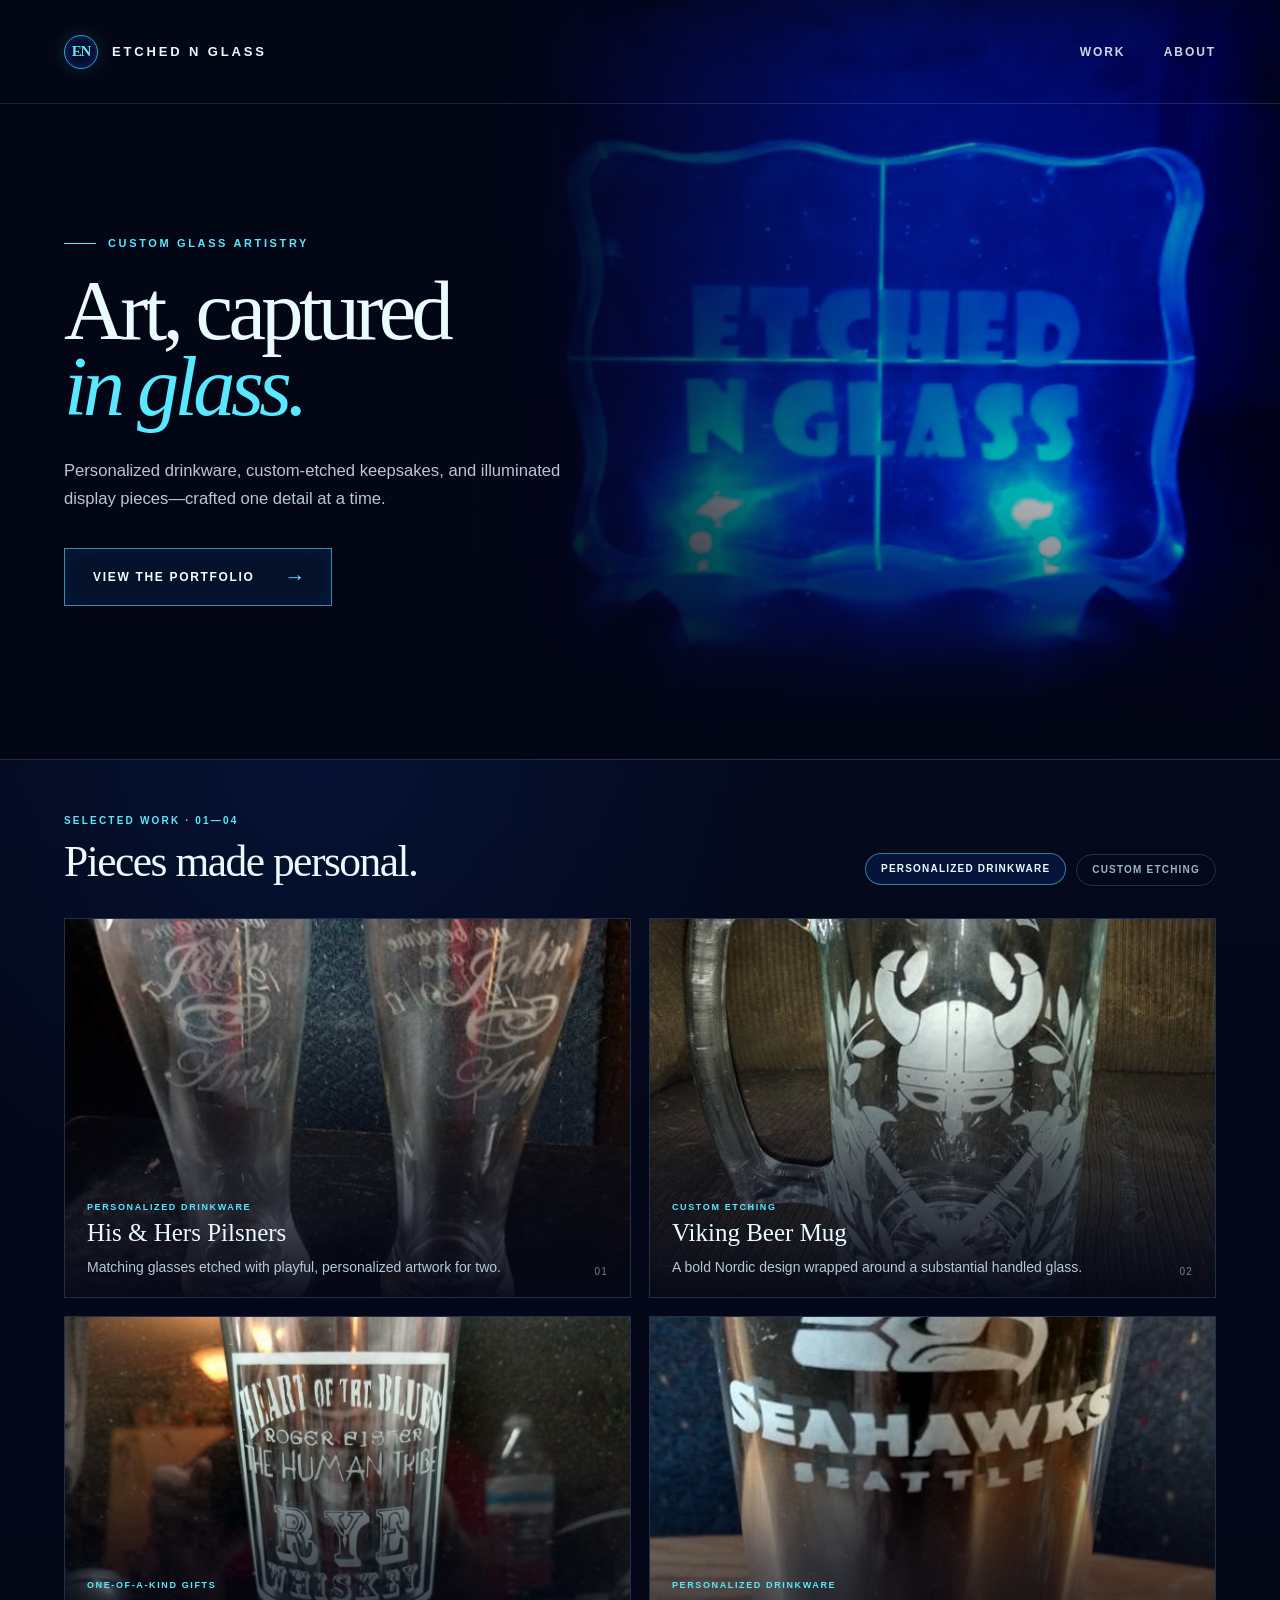
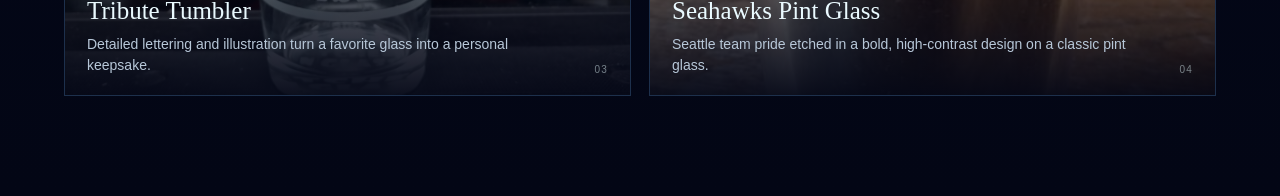
==== commit f1b41922: "Replace dog galss with Seahawks glass" ====
--- a/index.html
+++ b/index.html
@@ -59,9 +59,9 @@
             <img src="assets/images/custom-tribute-tumbler.jpg" alt="A custom tribute design etched onto a whiskey tumbler">
             <span class="work-copy"><span><small>One-of-a-Kind Gifts</small><span class="work-title">Tribute Tumbler</span><span class="work-description">Detailed lettering and illustration turn a favorite glass into a personal keepsake.</span></span><span class="work-number">03</span></span>
           </button>
-          <button class="work" type="button" data-lightbox-item aria-label="View full image of the Dog Silhouette Glass">
-            <img src="assets/images/dog-silhouette-glass.jpg" alt="A pint glass etched with a stylized dog silhouette">
-            <span class="work-copy"><span><small>Custom Etching</small><span class="work-title">Dog Silhouette Glass</span><span class="work-description">A crisp character portrait etched for a clean, high-contrast finish.</span></span><span class="work-number">04</span></span>
+          <button class="work" type="button" data-lightbox-item aria-label="View full image of the Seahawks Pint Glass">
+            <img src="assets/images/seahawks-pint-glass.jpg" alt="Pint glass etched with the Seattle Seahawks logo and lettering">
+            <span class="work-copy"><span><small>Personalized Drinkware</small><span class="work-title">Seahawks Pint Glass</span><span class="work-description">Seattle team pride etched in a bold, high-contrast design on a classic pint glass.</span></span><span class="work-number">04</span></span>
           </button>
         </div>
       </div>
--- a/assets/css/styles.css
+++ b/assets/css/styles.css
@@ -299,10 +299,12 @@
       width: 100%;
       max-width: none;
       height: 100%;
+      height: 100dvh;
       max-height: none;
       margin: 0;
       padding: 0;
       border: 0;
+      overflow: hidden;
       background: transparent;
       color: var(--ice);
     }
@@ -313,6 +315,8 @@
       position: relative;
       width: 100%;
       height: 100%;
+      height: 100dvh;
+      min-height: 0;
       display: grid;
       grid-template-columns: 72px minmax(0, 1fr) 72px;
       align-items: center;
@@ -321,18 +325,22 @@
 
     .lightbox figure {
       min-width: 0;
+      min-height: 0;
       height: 100%;
       margin: 0;
       display: grid;
       grid-template-rows: minmax(0, 1fr) auto;
       place-items: center;
       gap: 18px;
+      overflow: hidden;
     }
 
     .lightbox-image {
       display: block;
-      max-width: 100%;
-      max-height: 100%;
+      width: 100%;
+      height: 100%;
+      min-width: 0;
+      min-height: 0;
       object-fit: contain;
       box-shadow: 0 28px 90px rgba(0, 0, 0, .56);
     }
@@ -341,6 +349,7 @@
       color: #d7e8f5;
       font-family: var(--serif);
       font-size: clamp(18px, 2vw, 26px);
+      line-height: 1.25;
       text-align: center;
     }
 
@@ -472,7 +481,9 @@
       .about-intro { grid-template-columns: 1fr; gap: 46px; }
       .about-portrait-wrap { width: min(360px, 100%); }
       .about-copy h1 { font-size: clamp(48px, 15vw, 70px); }
-      .lightbox-panel { grid-template-columns: 48px minmax(0, 1fr) 48px; padding: 72px 8px 24px; }
+      .lightbox-panel { grid-template-columns: 48px minmax(0, 1fr) 48px; padding: 62px 8px 18px; }
+      .lightbox figure { gap: 12px; }
+      .lightbox-caption { font-size: clamp(16px, 5vw, 20px); }
       .lightbox-nav { width: 42px; height: 58px; }
       .lightbox-close { width: 44px; height: 44px; }
     }
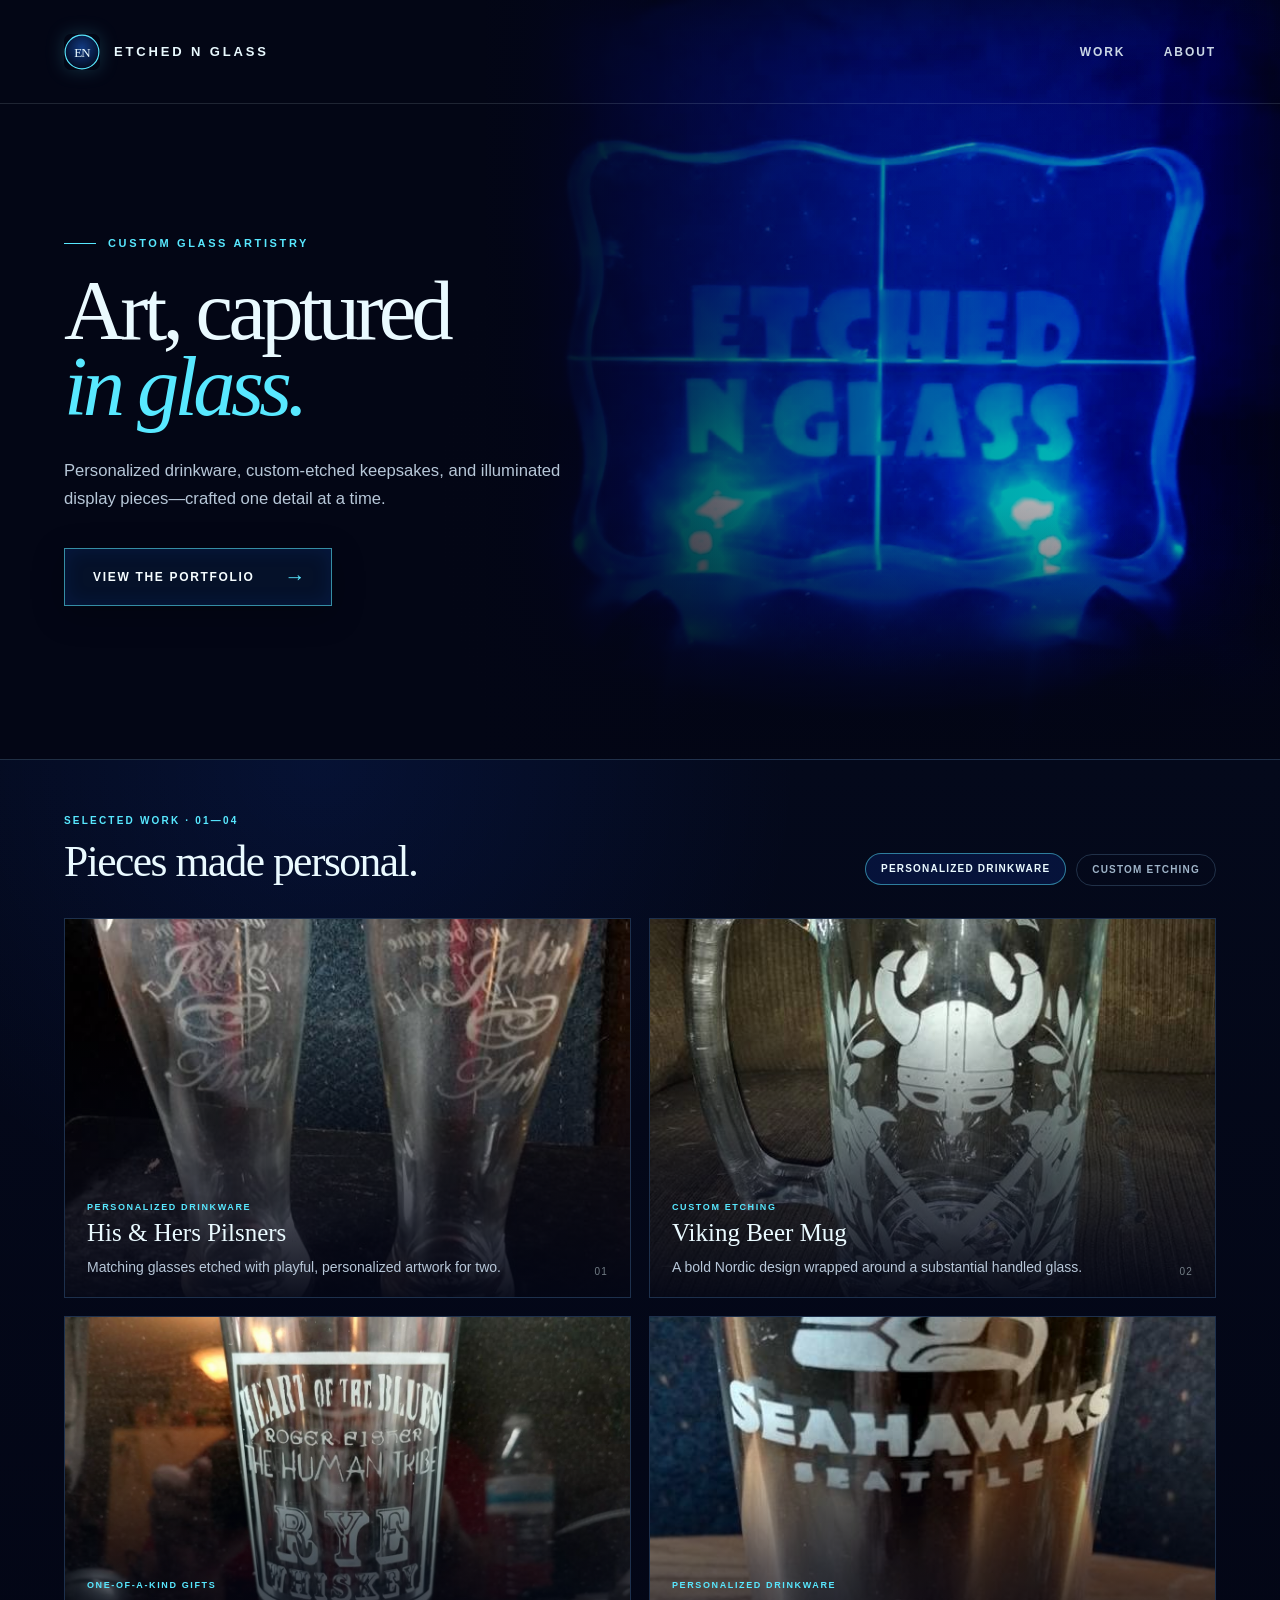
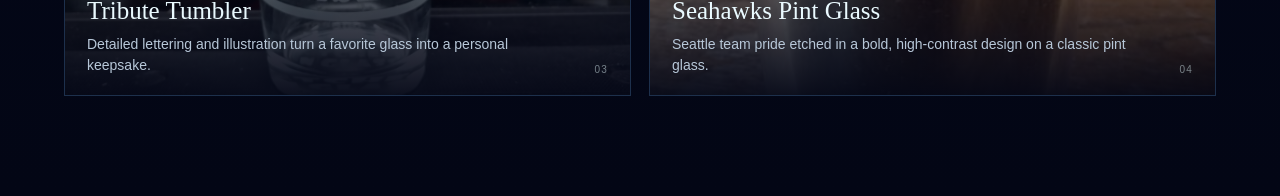
==== commit ab8a5ac9: "Add favicon" ====
--- a/index.html
+++ b/index.html
@@ -5,13 +5,16 @@
   <meta name="viewport" content="width=device-width, initial-scale=1">
   <meta name="description" content="Etched N Glass — personalized drinkware, custom etched keepsakes, and illuminated display pieces.">
   <title>Etched N Glass — Luminous Gallery</title>
+  <link rel="icon" href="favicon.svg" type="image/svg+xml">
+  <link rel="icon" href="favicon.ico" sizes="any">
+  <link rel="apple-touch-icon" href="apple-touch-icon.png">
   <link rel="stylesheet" href="assets/css/styles.css">
   <script src="assets/js/lightbox.js" defer></script>
 </head>
 <body>
   <header class="site-header">
     <a class="brand" href="#top" aria-label="Etched N Glass home">
-      <span class="brand-mark" aria-hidden="true">EN</span>
+      <img class="brand-mark" src="favicon.svg" alt="" width="36" height="36">
       <span>Etched N Glass</span>
     </a>
     <nav aria-label="Main navigation">
@@ -75,9 +78,9 @@
             <img src="assets/images/seahawks-glass-plaque.jpg" alt="Freestanding etched Seahawks Super Bowl XLVIII championship plaque">
             <span class="work-copy"><span><small>Commemorative Plaque</small><span class="work-title">Seahawks Championship Plaque</span><span class="work-description">A freestanding etched tribute commemorating Seattle's Super Bowl XLVIII championship.</span></span><span class="work-number">02</span></span>
           </button>
-          <button class="work" type="button" data-lightbox-item aria-label="View full image of the Memorial Portrait">
+          <button class="work" type="button" data-lightbox-item aria-label="View full image of the Memorial Mirror">
             <img src="assets/images/memorial-portrait-plaque.jpg" alt="Portrait and memorial inscription etched into an oval glass keepsake">
-            <span class="work-copy"><span><small>Memorial Keepsake</small><span class="work-title">Memorial Portrait</span><span class="work-description">A photo-inspired portrait and personal inscription preserved in an elegant display piece.</span></span><span class="work-number">03</span></span>
+            <span class="work-copy"><span><small>Memorial Keepsake</small><span class="work-title">Memorial Mirror</span><span class="work-description">A personal inscription preserved in an elegant display piece.</span></span><span class="work-number">03</span></span>
           </button>
           <button class="work" type="button" data-lightbox-item aria-label="View full image of the Purple Memorial Vase">
             <img src="assets/images/purple-memorial-vase.jpg" alt="Purple memorial vase personalized with an etched name and inscription">
--- a/assets/css/styles.css
+++ b/assets/css/styles.css
@@ -55,17 +55,10 @@
     }
 
     .brand-mark {
-      width: 34px;
-      aspect-ratio: 1;
-      display: grid;
-      place-items: center;
-      border: 1px solid rgba(88, 232, 255, .68);
-      border-radius: 50%;
-      color: var(--cyan);
-      box-shadow: inset 0 0 14px rgba(21, 88, 255, .45), 0 0 18px rgba(88, 232, 255, .16);
-      font-family: var(--serif);
-      font-size: 15px;
-      letter-spacing: -.08em;
+      display: block;
+      width: 36px;
+      height: 36px;
+      filter: drop-shadow(0 0 9px rgba(88, 232, 255, .18));
     }
 
     nav { display: flex; align-items: center; gap: clamp(24px, 3vw, 52px); }
